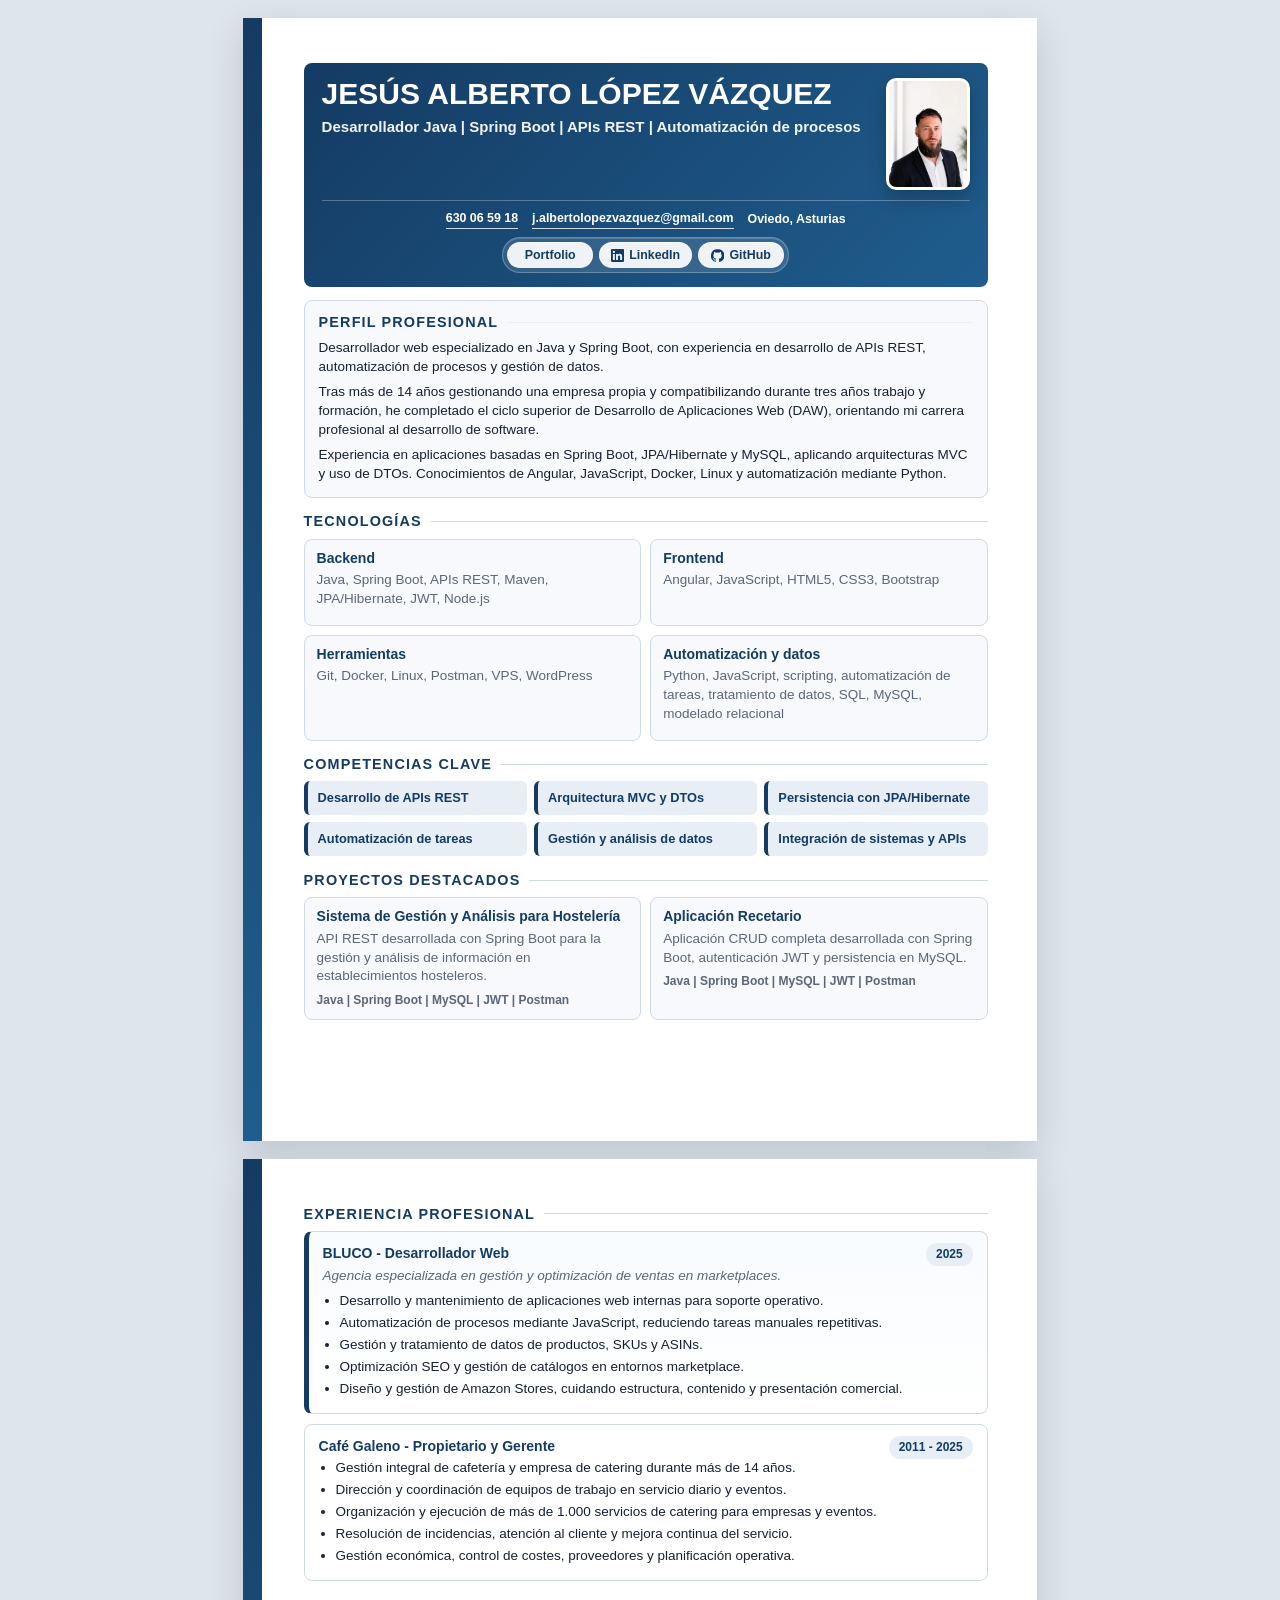
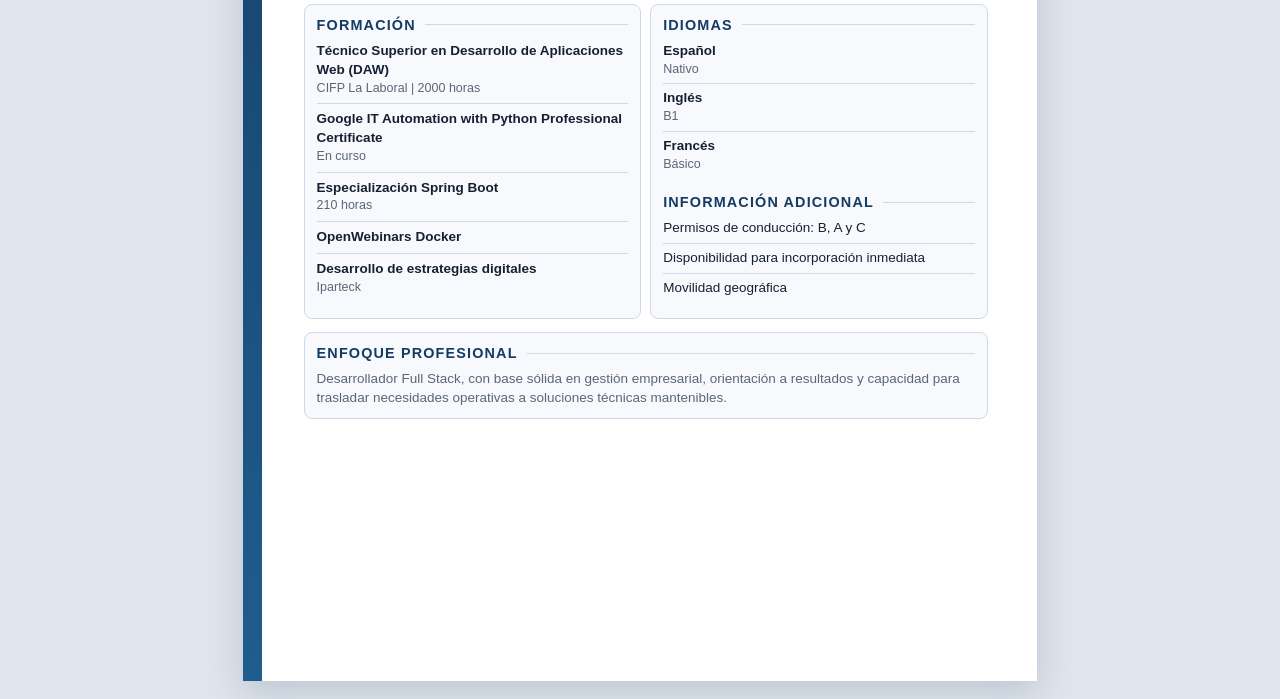
==== copiaFoto/cv-presentacion-foto.html @ 2bc8b3bc "Recuperar CV online y actualizar portfolio" ====
<!DOCTYPE html>
<html lang="es">
<head>
    <meta charset="UTF-8">
    <meta name="viewport" content="width=device-width, initial-scale=1.0">
    <title>CV - Jesús Alberto López Vázquez</title>
    <link rel="stylesheet" href="cv-presentacion.css">
</head>
<body>
    <main class="cv">
        <section class="page page-one">
            <header class="hero">
                <div class="hero-copy">
                    <h1>Jesús Alberto López Vázquez</h1>
                    <p class="role">Desarrollador Java | Spring Boot | APIs REST | Automatización de procesos</p>
                </div>

                <img class="profile-photo" src="Perfil.png" alt="Foto de Jesús Alberto López Vázquez">

                <address class="contact">
                    <div class="contact-details">
                        <a href="tel:+34630065918">630 06 59 18</a>
                        <a href="mailto:j.albertolopezvazquez@gmail.com">j.albertolopezvazquez@gmail.com</a>
                        <span>Oviedo, Asturias</span>
                    </div>

                    <div class="social-links">
                        <a class="social-link" href="https://j-alberto-lopez.github.io" target="_blank" rel="noopener noreferrer" aria-label="Portfolio de Jesus Alberto Lopez Vazquez">
                            Portfolio
                        </a>
                        <a class="social-link" href="https://www.linkedin.com/in/jesus-alberto-lopez-vazquez" target="_blank" rel="noopener noreferrer" aria-label="LinkedIn de Jesus Alberto Lopez Vazquez">
                            <svg aria-hidden="true" viewBox="0 0 24 24">
                                <path d="M20.45 20.45h-3.56v-5.58c0-1.33-.03-3.04-1.85-3.04-1.85 0-2.14 1.44-2.14 2.94v5.68H9.34V9h3.42v1.56h.05c.48-.9 1.64-1.85 3.37-1.85 3.61 0 4.27 2.37 4.27 5.46v6.28zM5.32 7.43a2.06 2.06 0 1 1 0-4.12 2.06 2.06 0 0 1 0 4.12zm1.78 13.02H3.53V9H7.1v11.45zM22.22 0H1.77C.79 0 0 .77 0 1.72v20.56C0 23.23.79 24 1.77 24h20.45c.98 0 1.78-.77 1.78-1.72V1.72C24 .77 23.2 0 22.22 0z"/>
                            </svg>
                            LinkedIn
                        </a>
                        <a class="social-link" href="https://github.com/j-alberto-lopez" target="_blank" rel="noopener noreferrer" aria-label="GitHub de Jesus Alberto Lopez Vazquez">
                            <svg aria-hidden="true" viewBox="0 0 24 24">
                                <path d="M12 .3A12 12 0 0 0 8.2 23.7c.6.1.82-.26.82-.58v-2.02c-3.34.73-4.04-1.41-4.04-1.41-.55-1.39-1.34-1.76-1.34-1.76-1.09-.75.08-.73.08-.73 1.21.08 1.85 1.24 1.85 1.24 1.07 1.84 2.81 1.31 3.5 1 .11-.78.42-1.31.76-1.61-2.67-.3-5.47-1.33-5.47-5.93 0-1.31.47-2.38 1.24-3.22-.12-.3-.54-1.52.12-3.18 0 0 1.01-.32 3.3 1.23a11.45 11.45 0 0 1 6 0c2.29-1.55 3.3-1.23 3.3-1.23.66 1.66.24 2.88.12 3.18.77.84 1.23 1.91 1.23 3.22 0 4.61-2.8 5.63-5.48 5.93.43.37.82 1.1.82 2.22v3.3c0 .32.22.69.83.57A12 12 0 0 0 12 .3z"/>
                            </svg>
                            GitHub
                        </a>
                    </div>
                </address>
            </header>

            <section class="section profile">
                <h2>Perfil Profesional</h2>
                <p>Desarrollador web especializado en Java y Spring Boot, con experiencia en desarrollo de APIs REST, automatización de procesos y gestión de datos.</p>
                <p>Tras más de 14 años gestionando una empresa propia y compatibilizando durante tres años trabajo y formación, he completado el ciclo superior de Desarrollo de Aplicaciones Web (DAW), orientando mi carrera profesional al desarrollo de software.</p>
                <p>Experiencia en aplicaciones basadas en Spring Boot, JPA/Hibernate y MySQL, aplicando arquitecturas MVC y uso de DTOs. Conocimientos de Angular, JavaScript, Docker, Linux y automatización mediante Python.</p>
            </section>

            <section class="section">
                <h2>Tecnologías</h2>
                <div class="skills">
                    <article>
                        <h3>Backend</h3>
                        <p>Java, Spring Boot, APIs REST, Maven, JPA/Hibernate, JWT, Node.js</p>
                    </article>
                    <article>
                        <h3>Frontend</h3>
                        <p>Angular, JavaScript, HTML5, CSS3, Bootstrap</p>
                    </article>
                    <article>
                        <h3>Herramientas</h3>
                        <p>Git, Docker, Linux, Postman, VPS, WordPress</p>
                    </article>
                    <article>
                        <h3>Automatización y datos</h3>
                        <p>Python, JavaScript, scripting, automatización de tareas, tratamiento de datos, SQL, MySQL, modelado relacional</p>
                    </article>
                </div>
            </section>

            <section class="section">
                <h2>Competencias Clave</h2>
                <div class="highlights">
                    <span>Desarrollo de APIs REST</span>
                    <span>Arquitectura MVC y DTOs</span>
                    <span>Persistencia con JPA/Hibernate</span>
                    <span>Automatización de tareas</span>
                    <span>Gestión y análisis de datos</span>
                    <span>Integración de sistemas y APIs</span>
                </div>
            </section>

            <section class="section projects-section">
                <h2>Proyectos Destacados</h2>
                <div class="projects">
                    <article>
                        <h3>Sistema de Gestión y Análisis para Hostelería</h3>
                        <p>API REST desarrollada con Spring Boot para la gestión y análisis de información en establecimientos hosteleros.</p>
                        <p class="stack">Java | Spring Boot | MySQL | JWT | Postman</p>
                    </article>
                    <article>
                        <h3>Aplicación Recetario</h3>
                        <p>Aplicación CRUD completa desarrollada con Spring Boot, autenticación JWT y persistencia en MySQL.</p>
                        <p class="stack">Java | Spring Boot | MySQL | JWT | Postman</p>
                    </article>
                </div>
            </section>

        </section>

        <section class="page page-two">
            <section class="section experience">
                <h2>Experiencia Profesional</h2>

                <article class="job featured">
                    <div class="job-title">
                        <h3>BLUCO - Desarrollador Web</h3>
                        <span>2025</span>
                    </div>
                    <p class="company">Agencia especializada en gestión y optimización de ventas en marketplaces.</p>
                    <ul>
                        <li>Desarrollo y mantenimiento de aplicaciones web internas para soporte operativo.</li>
                        <li>Automatización de procesos mediante JavaScript, reduciendo tareas manuales repetitivas.</li>
                        <li>Gestión y tratamiento de datos de productos, SKUs y ASINs.</li>
                        <li>Optimización SEO y gestión de catálogos en entornos marketplace.</li>
                        <li>Diseño y gestión de Amazon Stores, cuidando estructura, contenido y presentación comercial.</li>
                    </ul>
                </article>

                <article class="job">
                    <div class="job-title">
                        <h3>Café Galeno - Propietario y Gerente</h3>
                        <span>2011 - 2025</span>
                    </div>
                    <ul>
                        <li>Gestión integral de cafetería y empresa de catering durante más de 14 años.</li>
                        <li>Dirección y coordinación de equipos de trabajo en servicio diario y eventos.</li>
                        <li>Organización y ejecución de más de 1.000 servicios de catering para empresas y eventos.</li>
                        <li>Resolución de incidencias, atención al cliente y mejora continua del servicio.</li>
                        <li>Gestión económica, control de costes, proveedores y planificación operativa.</li>
                    </ul>
                </article>
            </section>

            <section class="section two-column">
                <div>
                    <h2>Formación</h2>
                    <ul class="clean-list">
                        <li><strong>Técnico Superior en Desarrollo de Aplicaciones Web (DAW)</strong><span>CIFP La Laboral | 2000 horas</span></li>
                        <li><strong>Google IT Automation with Python Professional Certificate</strong><span>En curso</span></li>
                        <li><strong>Especialización Spring Boot</strong><span>210 horas</span></li>
                        <li><strong>OpenWebinars Docker</strong></li>
                        <li><strong>Desarrollo de estrategias digitales</strong><span>Iparteck</span></li>
                    </ul>
                </div>
                <div>
                    <h2>Idiomas</h2>
                    <ul class="clean-list short">
                        <li><strong>Español</strong><span>Nativo</span></li>
                        <li><strong>Inglés</strong><span>B1</span></li>
                        <li><strong>Francés</strong><span>Básico</span></li>
                    </ul>

                    <h2 class="small-heading">Información Adicional</h2>
                    <ul class="clean-list short">
                        <li>Permisos de conducción: B, A y C</li>
                        <li>Disponibilidad para incorporación inmediata</li>
                        <li>Movilidad geográfica</li>
                    </ul>
                </div>
            </section>

            <section class="section closing">
                <h2>Enfoque Profesional</h2>
                <p>Desarrollador Full Stack, con base sólida en gestión empresarial, orientación a resultados y capacidad para trasladar necesidades operativas a soluciones técnicas mantenibles.</p>
            </section>

        </section>
    </main>
</body>
</html>
---- copiaFoto/cv-presentacion.css ----
* {
    box-sizing: border-box;
    margin: 0;
    padding: 0;
}

:root {
    --ink: #172033;
    --muted: #5b6678;
    --accent: #143b63;
    --accent-soft: #e8eef6;
    --line: #cfd9e6;
    --panel: #f7f9fc;
    --white: #fff;
}

body {
    background: #dfe5ec;
    color: var(--ink);
    font-family: Arial, Helvetica, sans-serif;
    font-size: 13.5px;
    line-height: 1.4;
}

.cv {
    display: grid;
    gap: 18px;
    margin: 18px auto;
    max-width: 210mm;
    width: min(100%, 210mm);
}

.page {
    background: var(--white);
    box-shadow: 0 12px 34px rgba(21, 38, 66, .16);
    display: flex;
    flex-direction: column;
    min-height: 297mm;
    padding: 12mm 13mm 10mm 14mm;
    position: relative;
}

.page::before {
    background: linear-gradient(180deg, var(--accent), #1f5d8e);
    content: "";
    height: 100%;
    left: 0;
    position: absolute;
    top: 0;
    width: 5mm;
}

.hero {
    align-items: start;
    background: linear-gradient(135deg, var(--accent), #1f5d8e);
    border-radius: 8px;
    color: var(--white);
    display: grid;
    gap: 10px 20px;
    grid-template-columns: minmax(0, 1fr) 84px;
    margin-left: 2mm;
    padding: 15px 18px 14px;
}

.hero-copy {
    min-width: 0;
}

.profile-photo {
    align-self: start;
    aspect-ratio: 3 / 4;
    background: var(--white);
    border: 3px solid rgba(255, 255, 255, .95);
    border-radius: 10px;
    box-shadow: 0 9px 18px rgba(0, 0, 0, .22);
    display: block;
    height: 112px;
    justify-self: end;
    object-fit: cover;
    object-position: center top;
    outline: 1px solid rgba(20, 59, 99, .24);
    width: 84px;
}

h1 {
    font-size: 30px;
    line-height: 1.04;
    text-transform: uppercase;
}

.role {
    font-size: 15px;
    font-weight: 700;
    margin-top: 6px;
    opacity: .94;
}

.contact {
    border-top: 1px solid rgba(255, 255, 255, .28);
    display: grid;
    font-style: normal;
    gap: 8px;
    grid-column: 1 / -1;
    justify-items: center;
    padding-top: 9px;
}

.contact-details,
.social-links {
    align-items: center;
    display: flex;
    flex-wrap: wrap;
    justify-content: center;
}

.contact-details {
    gap: 5px 14px;
}

.social-links {
    background: rgba(255, 255, 255, .12);
    border: 1px solid rgba(255, 255, 255, .26);
    border-radius: 999px;
    box-shadow: inset 0 1px 0 rgba(255, 255, 255, .16);
    gap: 6px;
    padding: 4px;
}

.contact a,
.contact span {
    color: var(--white);
    font-size: 12.4px;
    font-weight: 700;
    text-decoration: none;
}

.contact a {
    border-bottom: 1px solid rgba(255, 255, 255, .8);
}

.social-link {
    align-items: center;
    background: rgba(255, 255, 255, .92);
    border: 1px solid rgba(255, 255, 255, .82);
    border-radius: 999px;
    color: var(--accent);
    display: inline-flex;
    gap: 5px;
    justify-content: center;
    min-width: 86px;
    padding: 4px 11px;
    text-align: center;
    transition: background .18s ease, border-color .18s ease;
}

.contact .social-link {
    border-bottom: 0;
    color: var(--accent);
}

.social-link svg {
    display: block;
    fill: currentColor;
    height: 13px;
    width: 13px;
}

.social-link:hover,
.social-link:focus-visible {
    background: var(--white);
    border-color: rgba(255, 255, 255, .9);
    outline: none;
    text-decoration: underline;
    text-underline-offset: 3px;
}

.section {
    margin-left: 2mm;
    margin-top: 13px;
}

.section h2 {
    align-items: center;
    color: var(--accent);
    display: flex;
    font-size: 14.4px;
    gap: 9px;
    letter-spacing: .08em;
    margin-bottom: 7px;
    text-transform: uppercase;
}

.section h2::after {
    background: var(--line);
    content: "";
    flex: 1;
    height: 1px;
}

h3 {
    color: var(--accent);
    font-size: 14px;
    line-height: 1.25;
    margin-bottom: 4px;
}

p {
    margin-bottom: 6px;
}

.profile {
    background: var(--panel);
    border: 1px solid var(--line);
    border-radius: 8px;
    padding: 11px 14px 8px;
}

.profile h2::after {
    background: var(--accent-soft);
}

.skills,
.projects,
.two-column {
    display: grid;
    gap: 9px;
    grid-template-columns: repeat(2, minmax(0, 1fr));
}

.skills article,
.projects article,
.two-column > div,
.closing {
    background: var(--panel);
    border: 1px solid var(--line);
    border-radius: 8px;
    padding: 10px 12px;
}

.skills article {
    min-height: 72px;
}

.skills p,
.projects p {
    color: var(--muted);
}

.highlights {
    display: grid;
    gap: 7px;
    grid-template-columns: repeat(3, minmax(0, 1fr));
}

.highlights span {
    background: var(--accent-soft);
    border-left: 4px solid var(--accent);
    border-radius: 6px;
    color: var(--accent);
    font-size: 12.8px;
    font-weight: 700;
    padding: 8px 10px;
}

.projects-section {
    margin-top: 14px;
}

.projects article {
    min-height: 112px;
}

.stack {
    color: var(--accent);
    font-size: 12px;
    font-weight: 800;
    margin-bottom: 0;
}

.page-two {
    break-before: page;
    page-break-before: always;
}

.experience {
    margin-top: 0;
}

.job {
    background: var(--white);
    border: 1px solid var(--line);
    border-radius: 8px;
    break-inside: avoid;
    margin-bottom: 10px;
    page-break-inside: avoid;
    padding: 11px 14px;
}

.job.featured {
    background: linear-gradient(180deg, #f8fbff, #fff);
    border-left: 5px solid var(--accent);
}

.job-title {
    align-items: baseline;
    display: flex;
    gap: 12px;
    justify-content: space-between;
}

.job-title span {
    background: var(--accent-soft);
    border-radius: 999px;
    color: var(--accent);
    font-size: 12px;
    font-weight: 800;
    padding: 3px 10px;
    white-space: nowrap;
}

.company {
    color: var(--muted);
    font-style: italic;
    margin-bottom: 7px;
}

ul {
    padding-left: 17px;
}

li {
    margin-bottom: 3px;
}

.clean-list {
    list-style: none;
    padding-left: 0;
}

.clean-list li {
    border-bottom: 1px solid var(--line);
    margin-bottom: 6px;
    padding-bottom: 6px;
}

.clean-list li:last-child {
    border-bottom: 0;
    margin-bottom: 0;
    padding-bottom: 0;
}

.clean-list strong {
    color: var(--ink);
    display: block;
}

.clean-list span {
    color: var(--muted);
    display: block;
    font-size: 12.5px;
}

.clean-list.short li {
    margin-bottom: 5px;
    padding-bottom: 5px;
}

.small-heading {
    margin-top: 14px;
}

.closing {
    margin-top: 13px;
}

.closing p {
    color: var(--muted);
    margin-bottom: 0;
}

@media print {
    @page {
        size: A4;
        margin: 0;
    }

    body {
        background: #fff;
        font-size: 13.15px;
    }

    .cv {
        display: block;
        margin: 0;
        width: auto;
    }

    .page {
        box-shadow: none;
        min-height: 297mm;
        padding: 12mm 13mm 10mm;
    }

    .page,
    .section,
    .job,
    .skills article,
    .projects article,
    .two-column > div {
        break-inside: avoid;
        page-break-inside: avoid;
    }
}

@media screen and (max-width: 800px) {
    body {
        background: var(--white);
        font-size: 14px;
    }

    .cv {
        gap: 0;
        margin: 0;
        width: 100%;
    }

    .page {
        box-shadow: none;
        min-height: auto;
        padding: 24px 18px;
    }

    .page::before {
        width: 4px;
    }

    .hero,
    .section {
        margin-left: 0;
    }

    .hero {
        grid-template-columns: minmax(0, 1fr) 68px;
        padding: 14px;
    }

    .profile-photo {
        height: 91px;
        width: 68px;
    }

    h1 {
        font-size: 25px;
    }

    .skills,
    .projects,
    .two-column,
    .highlights {
        grid-template-columns: 1fr;
    }

    .job-title {
        align-items: flex-start;
        flex-direction: column;
        gap: 5px;
    }

    .social-links {
        border-radius: 14px;
        width: 100%;
    }

    .social-link {
        min-width: 0;
        padding-left: 10px;
        padding-right: 10px;
    }
}

html {
    -webkit-print-color-adjust: exact;
    print-color-adjust: exact;
}

body {
    -webkit-print-color-adjust: exact;
    print-color-adjust: exact;
}
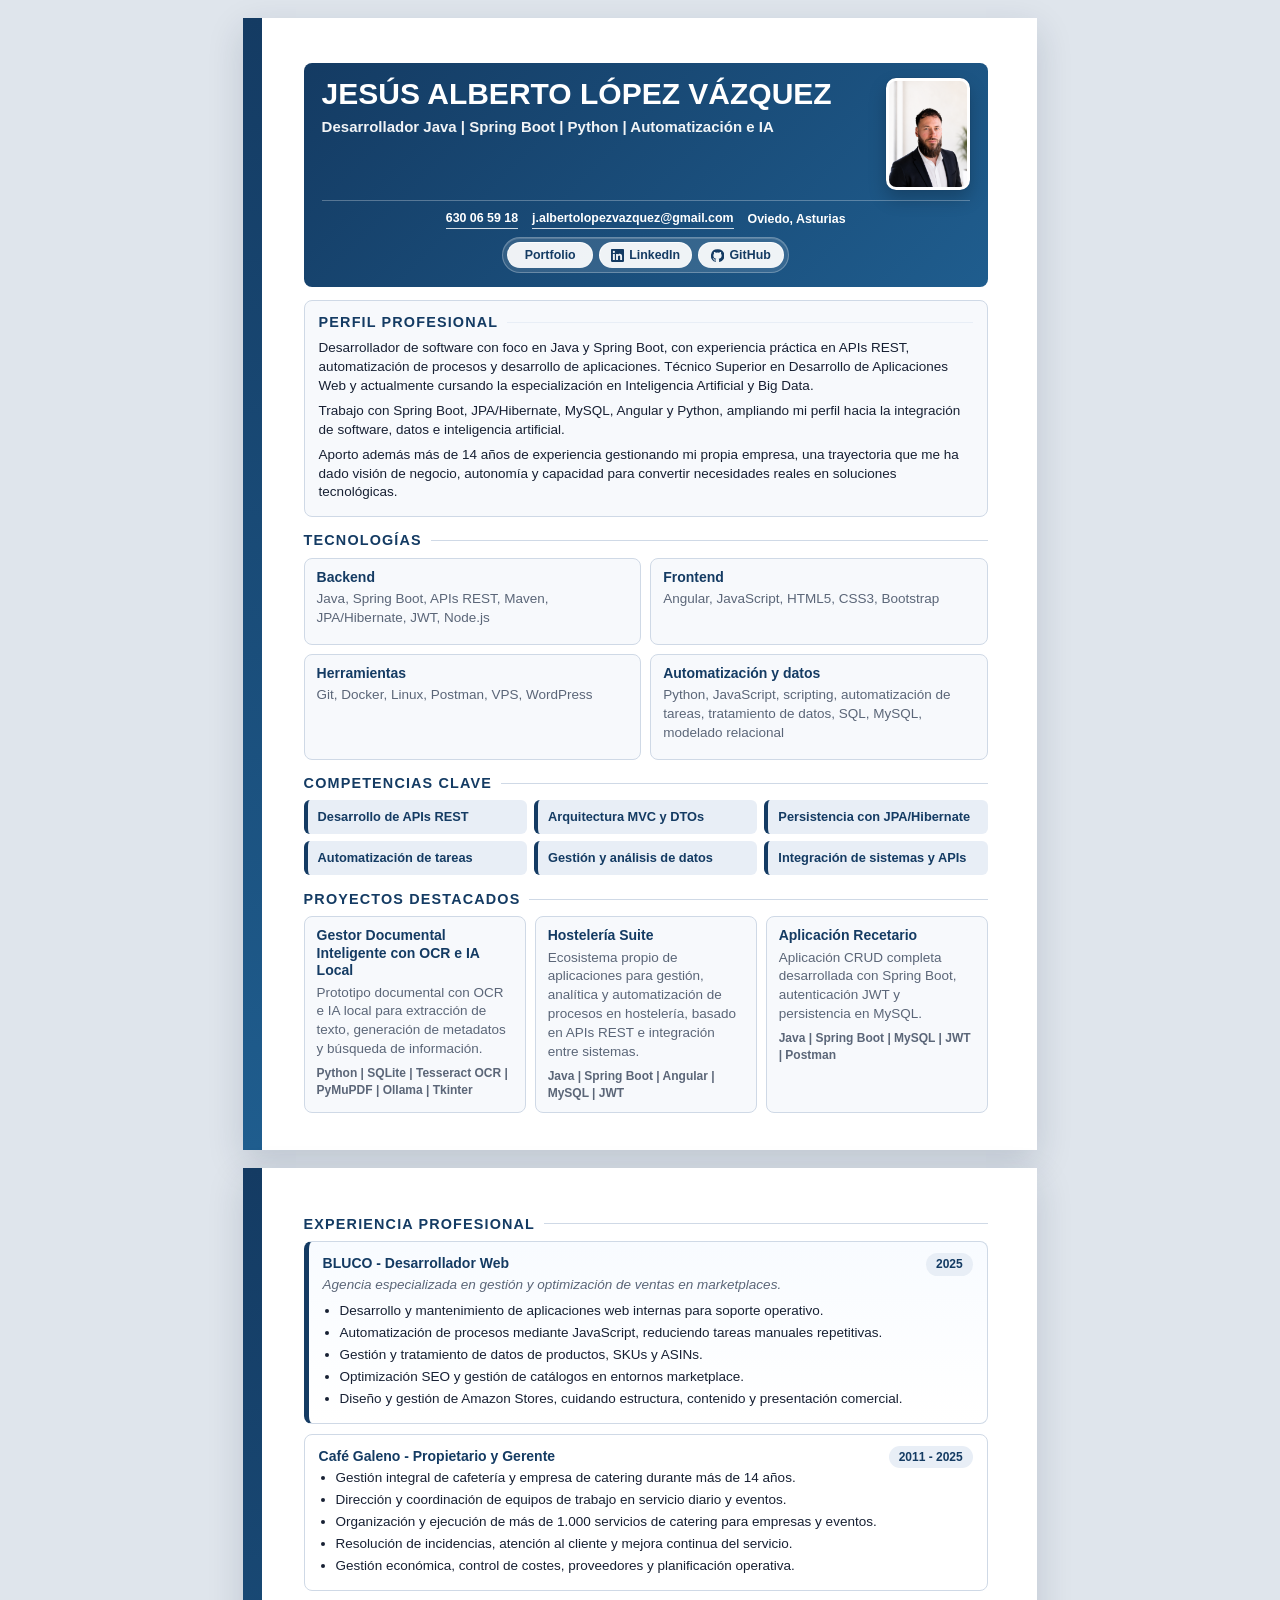
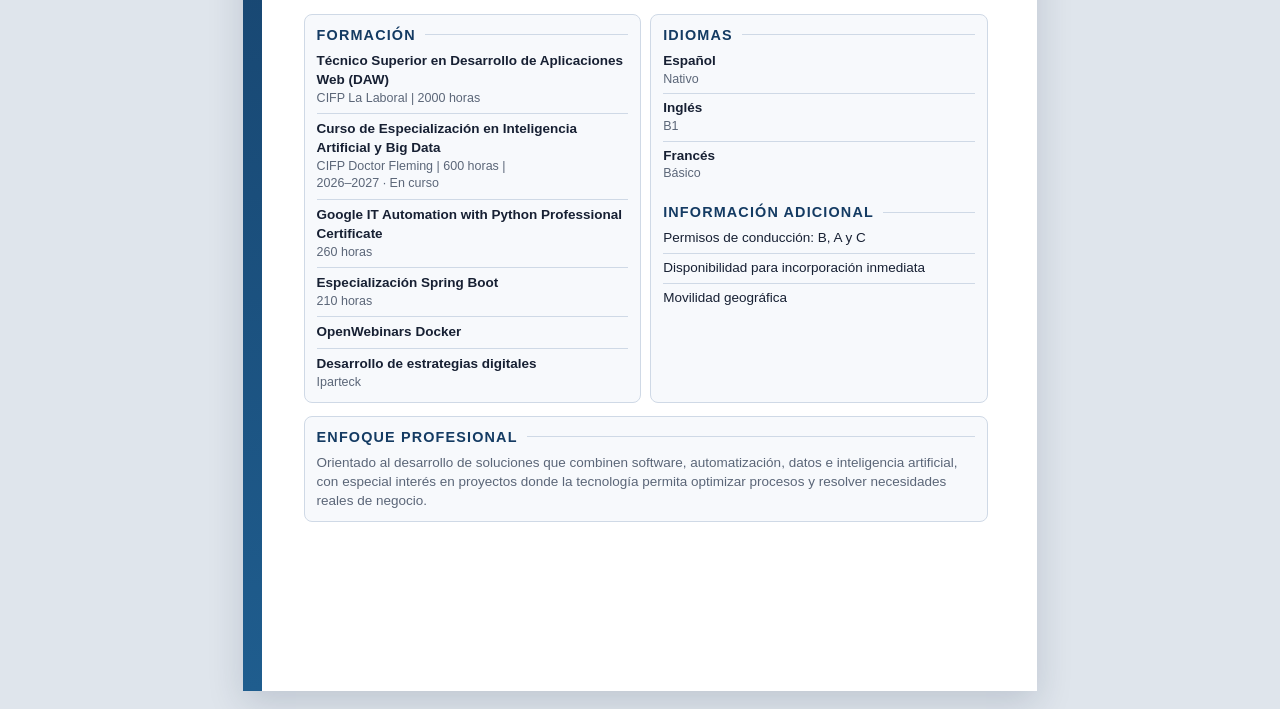
==== commit c22ca72e: "Actualizar CV del portfolio" ====
--- a/copiaFoto/cv-presentacion-foto.html
+++ b/copiaFoto/cv-presentacion-foto.html
@@ -12,7 +12,7 @@
             <header class="hero">
                 <div class="hero-copy">
                     <h1>Jesús Alberto López Vázquez</h1>
-                    <p class="role">Desarrollador Java | Spring Boot | APIs REST | Automatización de procesos</p>
+                    <p class="role">Desarrollador Java | Spring Boot | Python | Automatización e IA</p>
                 </div>
 
                 <img class="profile-photo" src="Perfil.png" alt="Foto de Jesús Alberto López Vázquez">
@@ -46,9 +46,9 @@
 
             <section class="section profile">
                 <h2>Perfil Profesional</h2>
-                <p>Desarrollador web especializado en Java y Spring Boot, con experiencia en desarrollo de APIs REST, automatización de procesos y gestión de datos.</p>
-                <p>Tras más de 14 años gestionando una empresa propia y compatibilizando durante tres años trabajo y formación, he completado el ciclo superior de Desarrollo de Aplicaciones Web (DAW), orientando mi carrera profesional al desarrollo de software.</p>
-                <p>Experiencia en aplicaciones basadas en Spring Boot, JPA/Hibernate y MySQL, aplicando arquitecturas MVC y uso de DTOs. Conocimientos de Angular, JavaScript, Docker, Linux y automatización mediante Python.</p>
+                <p>Desarrollador de software con foco en Java y Spring Boot, con experiencia práctica en APIs REST, automatización de procesos y desarrollo de aplicaciones. Técnico Superior en Desarrollo de Aplicaciones Web y actualmente cursando la especialización en Inteligencia Artificial y Big Data.</p>
+                <p>Trabajo con Spring Boot, JPA/Hibernate, MySQL, Angular y Python, ampliando mi perfil hacia la integración de software, datos e inteligencia artificial.</p>
+                <p>Aporto además más de 14 años de experiencia gestionando mi propia empresa, una trayectoria que me ha dado visión de negocio, autonomía y capacidad para convertir necesidades reales en soluciones tecnológicas.</p>
             </section>
 
             <section class="section">
@@ -89,15 +89,21 @@
                 <h2>Proyectos Destacados</h2>
                 <div class="projects">
                     <article>
-                        <h3>Sistema de Gestión y Análisis para Hostelería</h3>
-                        <p>API REST desarrollada con Spring Boot para la gestión y análisis de información en establecimientos hosteleros.</p>
-                        <p class="stack">Java | Spring Boot | MySQL | JWT | Postman</p>
+                        <h3>Gestor Documental Inteligente con OCR e IA Local</h3>
+                        <p>Prototipo documental con OCR e IA local para extracción de texto, generación de metadatos y búsqueda de información.</p>
+                        <p class="stack">Python | SQLite | Tesseract OCR | PyMuPDF | Ollama | Tkinter</p>
+                    </article>
+                    <article>
+                        <h3>Hostelería Suite</h3>
+                        <p>Ecosistema propio de aplicaciones para gestión, analítica y automatización de procesos en hostelería, basado en APIs REST e integración entre sistemas.</p>
+                        <p class="stack">Java | Spring Boot | Angular | MySQL | JWT</p>
                     </article>
                     <article>
                         <h3>Aplicación Recetario</h3>
                         <p>Aplicación CRUD completa desarrollada con Spring Boot, autenticación JWT y persistencia en MySQL.</p>
                         <p class="stack">Java | Spring Boot | MySQL | JWT | Postman</p>
                     </article>
+                    
                 </div>
             </section>
 
@@ -142,7 +148,8 @@
                     <h2>Formación</h2>
                     <ul class="clean-list">
                         <li><strong>Técnico Superior en Desarrollo de Aplicaciones Web (DAW)</strong><span>CIFP La Laboral | 2000 horas</span></li>
-                        <li><strong>Google IT Automation with Python Professional Certificate</strong><span>En curso</span></li>
+                        <li><strong>Curso de Especialización en Inteligencia Artificial y Big Data</strong><span>CIFP Doctor Fleming | 600 horas | <span style="display: inline; white-space: nowrap;">2026–2027 · En curso</span></span></li>
+                        <li><strong>Google IT Automation with Python Professional Certificate</strong><span>260 horas</span></li>
                         <li><strong>Especialización Spring Boot</strong><span>210 horas</span></li>
                         <li><strong>OpenWebinars Docker</strong></li>
                         <li><strong>Desarrollo de estrategias digitales</strong><span>Iparteck</span></li>
@@ -167,7 +174,7 @@
 
             <section class="section closing">
                 <h2>Enfoque Profesional</h2>
-                <p>Desarrollador Full Stack, con base sólida en gestión empresarial, orientación a resultados y capacidad para trasladar necesidades operativas a soluciones técnicas mantenibles.</p>
+                <p>Orientado al desarrollo de soluciones que combinen software, automatización, datos e inteligencia artificial, con especial interés en proyectos donde la tecnología permita optimizar procesos y resolver necesidades reales de negocio.</p>
             </section>
 
         </section>
--- a/copiaFoto/cv-presentacion.css
+++ b/copiaFoto/cv-presentacion.css
@@ -266,6 +266,10 @@
     margin-top: 14px;
 }
 
+.projects {
+    grid-template-columns: repeat(3, minmax(0, 1fr));
+}
+
 .projects article {
     min-height: 112px;
 }
